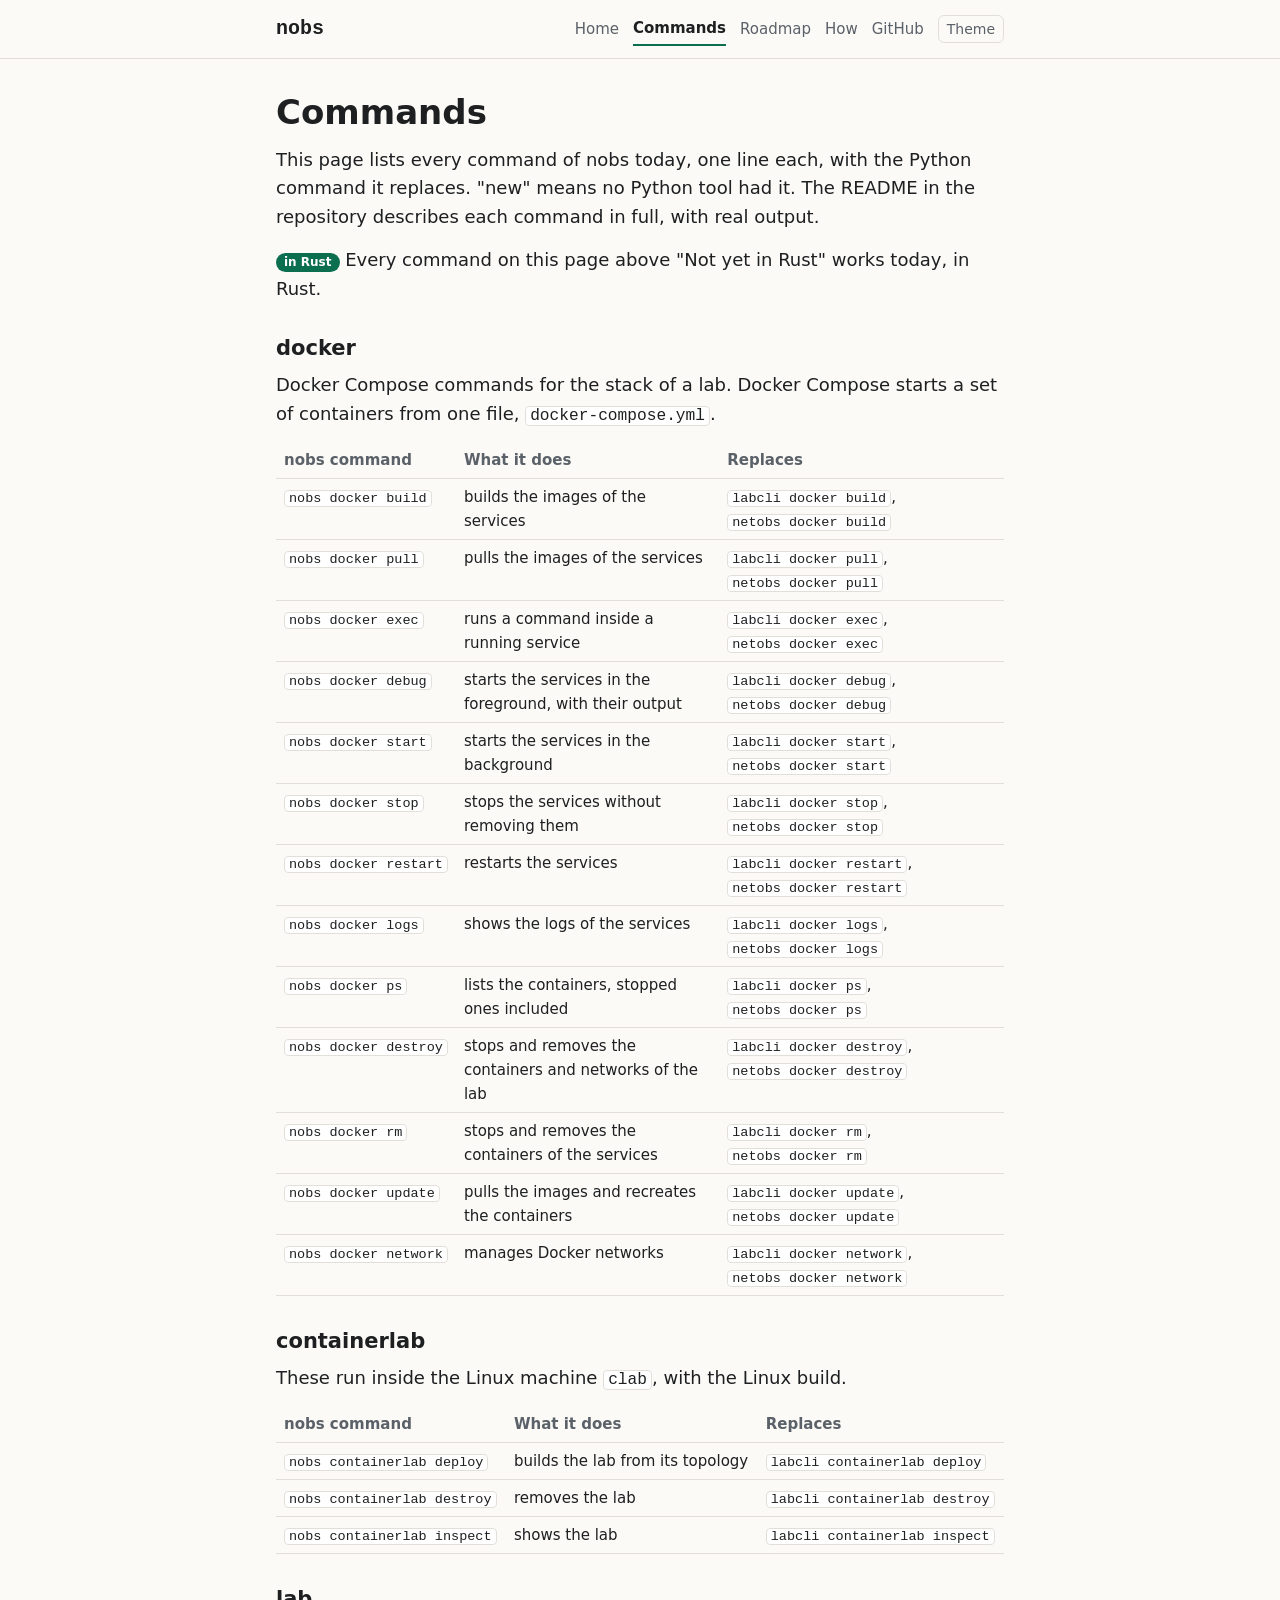
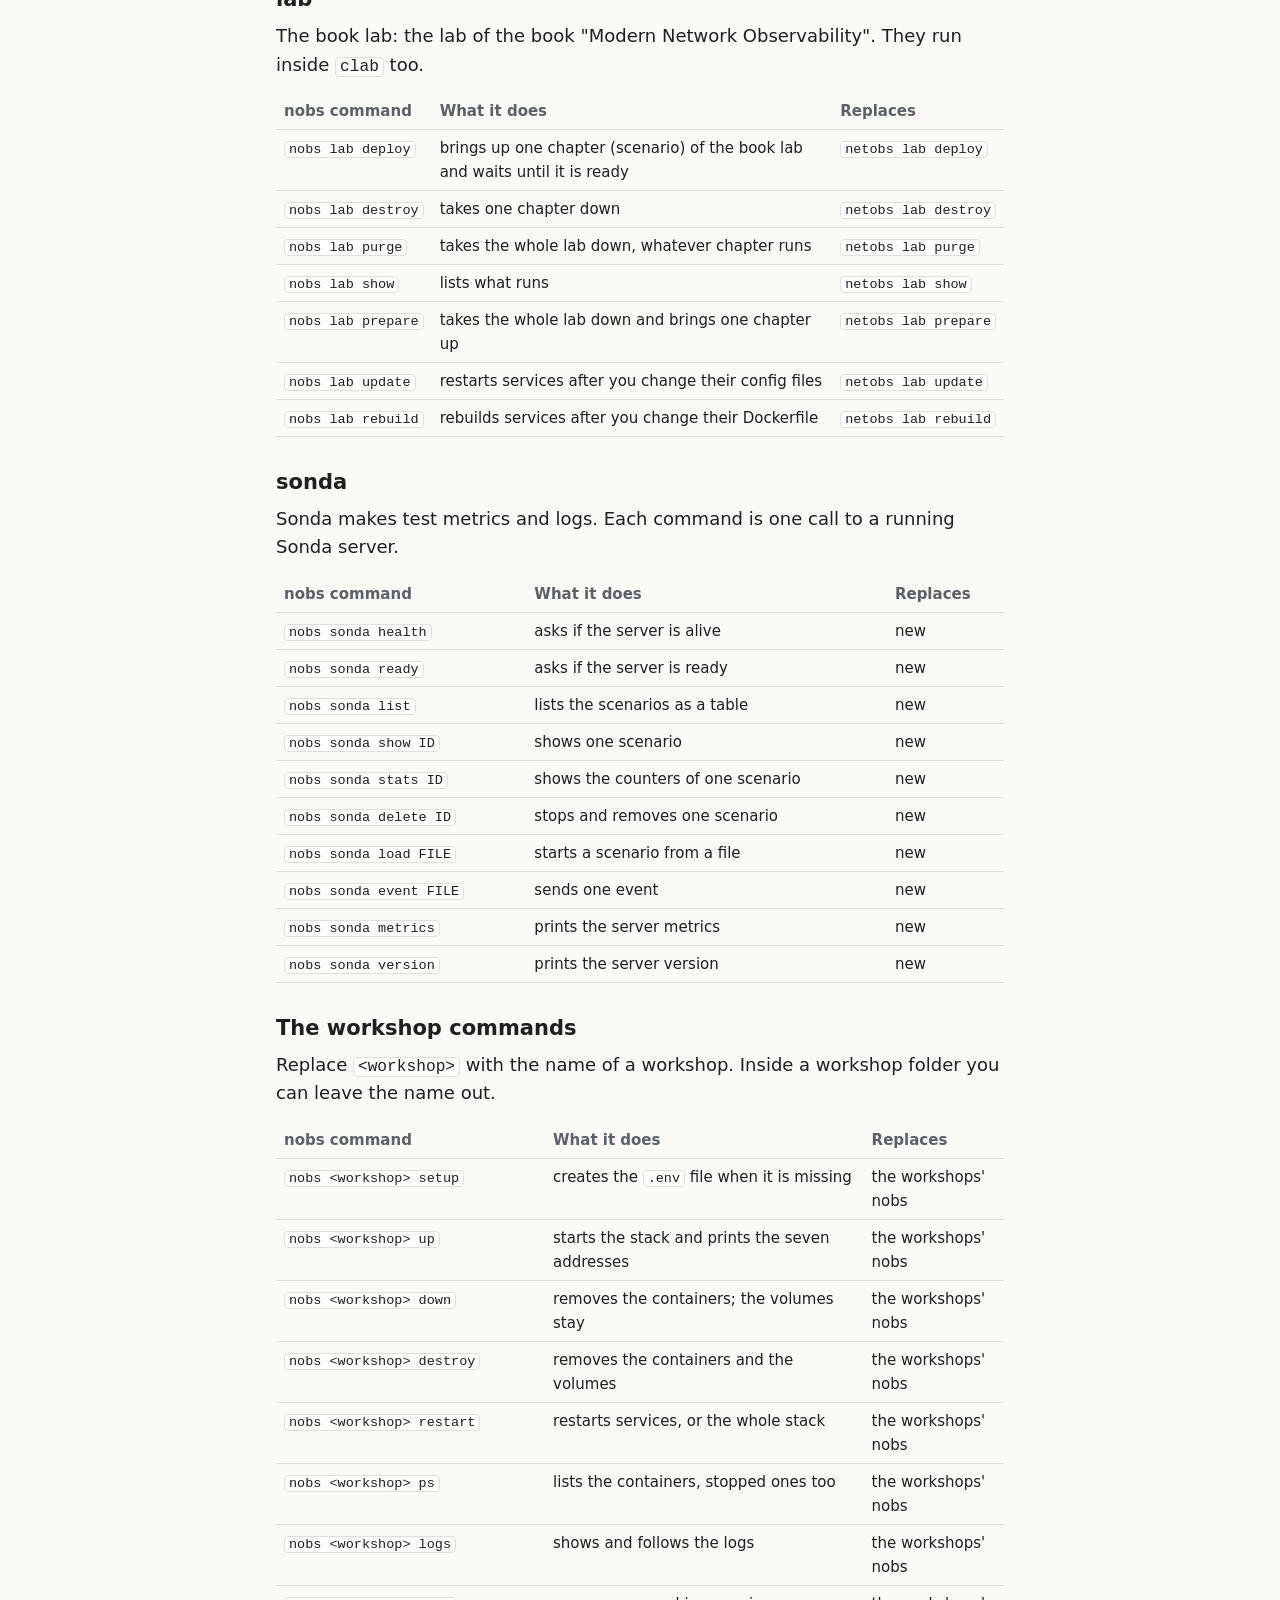
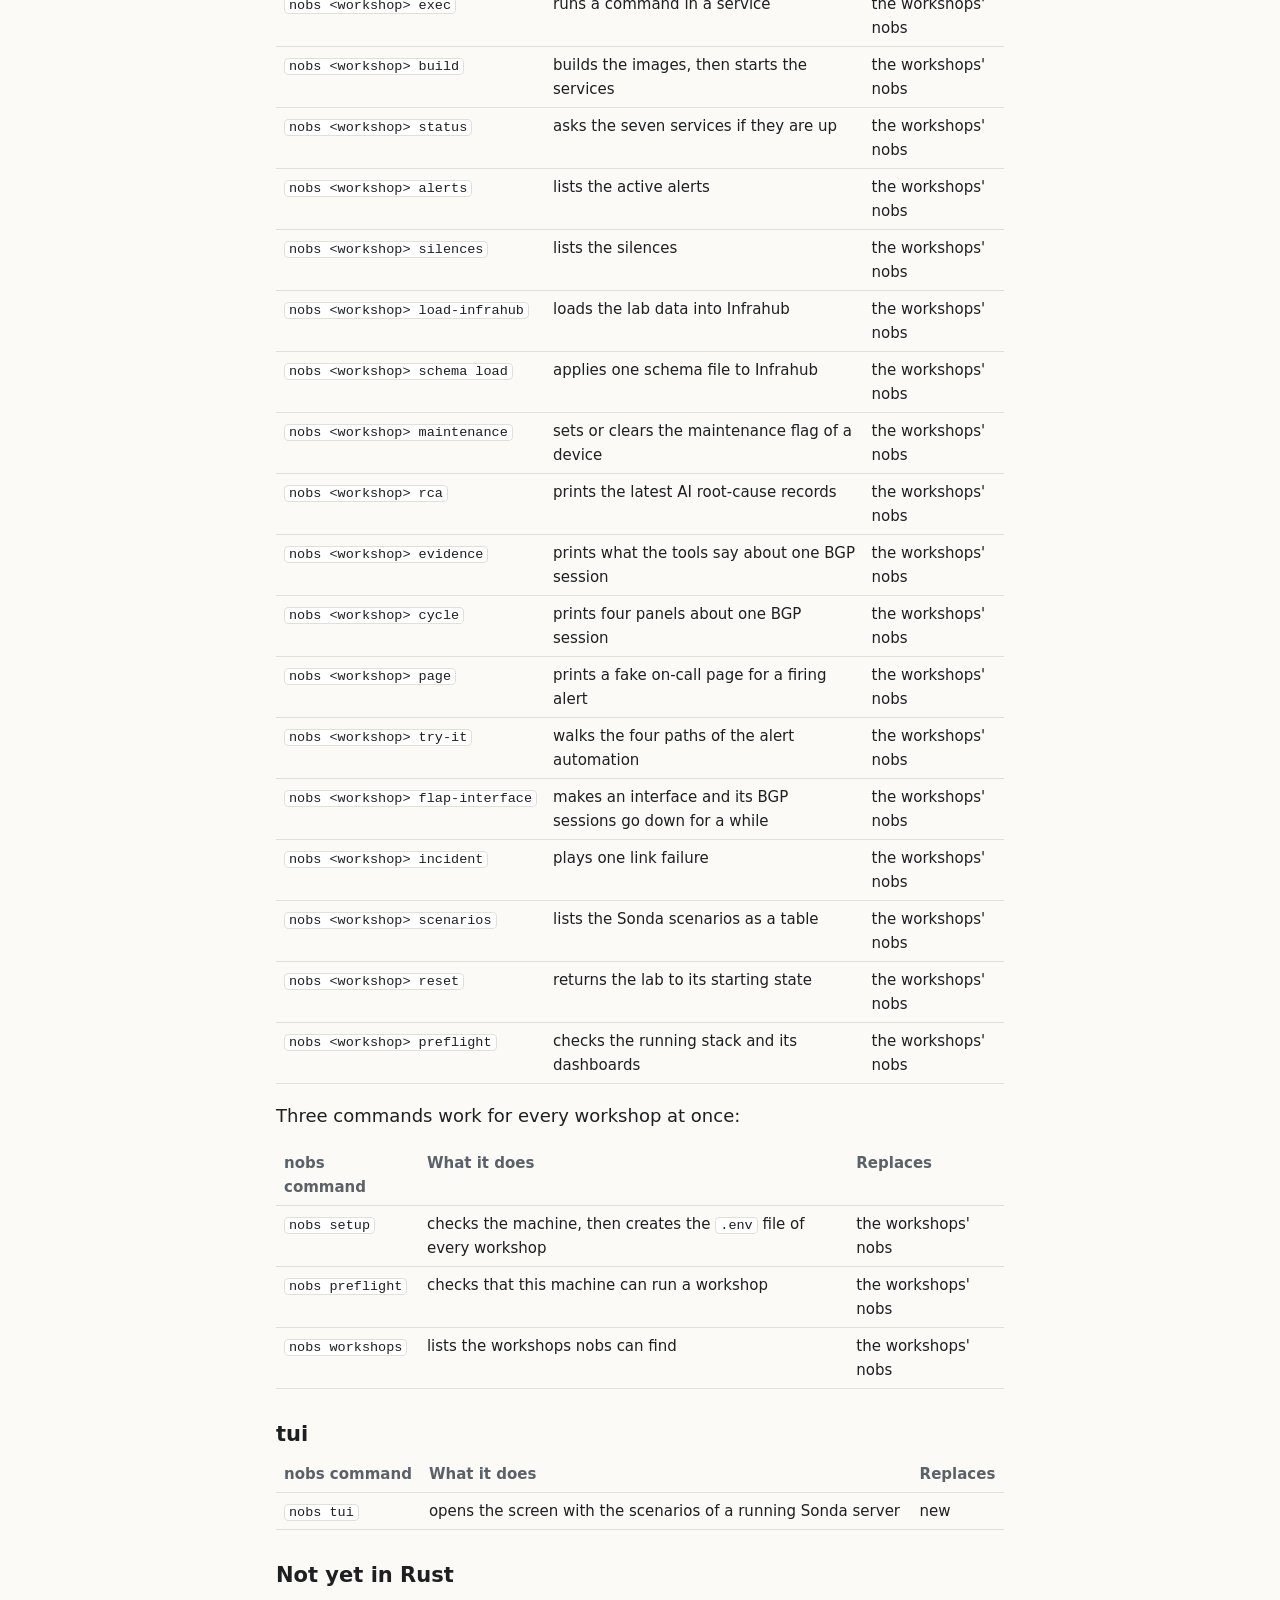
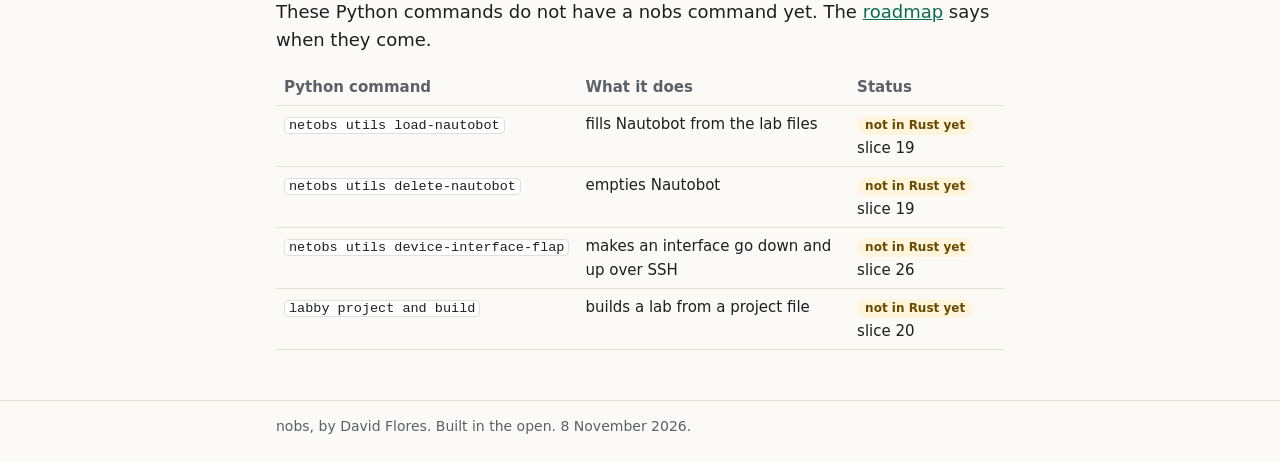
==== docs/commands.html @ b6d1d296 "docs: the public site, first version" ====
<!doctype html>
<html lang="en">
<head>
<meta charset="utf-8">
<meta name="viewport" content="width=device-width, initial-scale=1">
<title>nobs commands</title>
<meta name="description" content="Every command of nobs today, and the Python command it replaces.">
<link rel="stylesheet" href="site.css">
<script>try{var t=localStorage.getItem("theme");if(t)document.documentElement.dataset.theme=t;}catch(e){}</script>
</head>
<body>
<header class="site"><div class="wrap">
<a class="brand" href="index.html">nobs</a>
<nav><a href="index.html">Home</a><a href="commands.html" aria-current="page">Commands</a><a href="roadmap.html">Roadmap</a><a href="how.html">How</a><a href="https://github.com/davidban77/nobs">GitHub</a><button id="theme" type="button" aria-label="Change the theme">Theme</button></nav>
</div></header>
<main><div class="wrap">
<h1>Commands</h1>
<p>This page lists every command of nobs today, one line each, with the Python command it replaces. "new" means no Python tool had it. The README in the repository describes each command in full, with real output.</p>
<p><span class="tag">in Rust</span> Every command on this page above "Not yet in Rust" works today, in Rust.</p>

<h2>docker</h2>
<p>Docker Compose commands for the stack of a lab. Docker Compose starts a set of containers from one file, <code>docker-compose.yml</code>.</p>
<div class="tablewrap"><table class="stack"><thead><tr><th>nobs command</th><th>What it does</th><th>Replaces</th></tr></thead><tbody><tr><td><code>nobs docker build</code></td><td>builds the images of the services</td><td data-label="Replaces"><code>labcli docker build</code>, <code>netobs docker build</code></td></tr><tr><td><code>nobs docker pull</code></td><td>pulls the images of the services</td><td data-label="Replaces"><code>labcli docker pull</code>, <code>netobs docker pull</code></td></tr><tr><td><code>nobs docker exec</code></td><td>runs a command inside a running service</td><td data-label="Replaces"><code>labcli docker exec</code>, <code>netobs docker exec</code></td></tr><tr><td><code>nobs docker debug</code></td><td>starts the services in the foreground, with their output</td><td data-label="Replaces"><code>labcli docker debug</code>, <code>netobs docker debug</code></td></tr><tr><td><code>nobs docker start</code></td><td>starts the services in the background</td><td data-label="Replaces"><code>labcli docker start</code>, <code>netobs docker start</code></td></tr><tr><td><code>nobs docker stop</code></td><td>stops the services without removing them</td><td data-label="Replaces"><code>labcli docker stop</code>, <code>netobs docker stop</code></td></tr><tr><td><code>nobs docker restart</code></td><td>restarts the services</td><td data-label="Replaces"><code>labcli docker restart</code>, <code>netobs docker restart</code></td></tr><tr><td><code>nobs docker logs</code></td><td>shows the logs of the services</td><td data-label="Replaces"><code>labcli docker logs</code>, <code>netobs docker logs</code></td></tr><tr><td><code>nobs docker ps</code></td><td>lists the containers, stopped ones included</td><td data-label="Replaces"><code>labcli docker ps</code>, <code>netobs docker ps</code></td></tr><tr><td><code>nobs docker destroy</code></td><td>stops and removes the containers and networks of the lab</td><td data-label="Replaces"><code>labcli docker destroy</code>, <code>netobs docker destroy</code></td></tr><tr><td><code>nobs docker rm</code></td><td>stops and removes the containers of the services</td><td data-label="Replaces"><code>labcli docker rm</code>, <code>netobs docker rm</code></td></tr><tr><td><code>nobs docker update</code></td><td>pulls the images and recreates the containers</td><td data-label="Replaces"><code>labcli docker update</code>, <code>netobs docker update</code></td></tr><tr><td><code>nobs docker network</code></td><td>manages Docker networks</td><td data-label="Replaces"><code>labcli docker network</code>, <code>netobs docker network</code></td></tr></tbody></table></div>

<h2>containerlab</h2>
<p>These run inside the Linux machine <code>clab</code>, with the Linux build.</p>
<div class="tablewrap"><table class="stack"><thead><tr><th>nobs command</th><th>What it does</th><th>Replaces</th></tr></thead><tbody><tr><td><code>nobs containerlab deploy</code></td><td>builds the lab from its topology</td><td data-label="Replaces"><code>labcli containerlab deploy</code></td></tr><tr><td><code>nobs containerlab destroy</code></td><td>removes the lab</td><td data-label="Replaces"><code>labcli containerlab destroy</code></td></tr><tr><td><code>nobs containerlab inspect</code></td><td>shows the lab</td><td data-label="Replaces"><code>labcli containerlab inspect</code></td></tr></tbody></table></div>

<h2>lab</h2>
<p>The book lab: the lab of the book "Modern Network Observability". They run inside <code>clab</code> too.</p>
<div class="tablewrap"><table class="stack"><thead><tr><th>nobs command</th><th>What it does</th><th>Replaces</th></tr></thead><tbody><tr><td><code>nobs lab deploy</code></td><td>brings up one chapter (scenario) of the book lab and waits until it is ready</td><td data-label="Replaces"><code>netobs lab deploy</code></td></tr><tr><td><code>nobs lab destroy</code></td><td>takes one chapter down</td><td data-label="Replaces"><code>netobs lab destroy</code></td></tr><tr><td><code>nobs lab purge</code></td><td>takes the whole lab down, whatever chapter runs</td><td data-label="Replaces"><code>netobs lab purge</code></td></tr><tr><td><code>nobs lab show</code></td><td>lists what runs</td><td data-label="Replaces"><code>netobs lab show</code></td></tr><tr><td><code>nobs lab prepare</code></td><td>takes the whole lab down and brings one chapter up</td><td data-label="Replaces"><code>netobs lab prepare</code></td></tr><tr><td><code>nobs lab update</code></td><td>restarts services after you change their config files</td><td data-label="Replaces"><code>netobs lab update</code></td></tr><tr><td><code>nobs lab rebuild</code></td><td>rebuilds services after you change their Dockerfile</td><td data-label="Replaces"><code>netobs lab rebuild</code></td></tr></tbody></table></div>

<h2>sonda</h2>
<p>Sonda makes test metrics and logs. Each command is one call to a running Sonda server.</p>
<div class="tablewrap"><table class="stack"><thead><tr><th>nobs command</th><th>What it does</th><th>Replaces</th></tr></thead><tbody><tr><td><code>nobs sonda health</code></td><td>asks if the server is alive</td><td data-label="Replaces">new</td></tr><tr><td><code>nobs sonda ready</code></td><td>asks if the server is ready</td><td data-label="Replaces">new</td></tr><tr><td><code>nobs sonda list</code></td><td>lists the scenarios as a table</td><td data-label="Replaces">new</td></tr><tr><td><code>nobs sonda show ID</code></td><td>shows one scenario</td><td data-label="Replaces">new</td></tr><tr><td><code>nobs sonda stats ID</code></td><td>shows the counters of one scenario</td><td data-label="Replaces">new</td></tr><tr><td><code>nobs sonda delete ID</code></td><td>stops and removes one scenario</td><td data-label="Replaces">new</td></tr><tr><td><code>nobs sonda load FILE</code></td><td>starts a scenario from a file</td><td data-label="Replaces">new</td></tr><tr><td><code>nobs sonda event FILE</code></td><td>sends one event</td><td data-label="Replaces">new</td></tr><tr><td><code>nobs sonda metrics</code></td><td>prints the server metrics</td><td data-label="Replaces">new</td></tr><tr><td><code>nobs sonda version</code></td><td>prints the server version</td><td data-label="Replaces">new</td></tr></tbody></table></div>

<h2>The workshop commands</h2>
<p>Replace <code>&lt;workshop&gt;</code> with the name of a workshop. Inside a workshop folder you can leave the name out.</p>
<div class="tablewrap"><table class="stack"><thead><tr><th>nobs command</th><th>What it does</th><th>Replaces</th></tr></thead><tbody><tr><td><code>nobs &lt;workshop&gt; setup</code></td><td>creates the <code>.env</code> file when it is missing</td><td data-label="Replaces">the workshops' nobs</td></tr><tr><td><code>nobs &lt;workshop&gt; up</code></td><td>starts the stack and prints the seven addresses</td><td data-label="Replaces">the workshops' nobs</td></tr><tr><td><code>nobs &lt;workshop&gt; down</code></td><td>removes the containers; the volumes stay</td><td data-label="Replaces">the workshops' nobs</td></tr><tr><td><code>nobs &lt;workshop&gt; destroy</code></td><td>removes the containers and the volumes</td><td data-label="Replaces">the workshops' nobs</td></tr><tr><td><code>nobs &lt;workshop&gt; restart</code></td><td>restarts services, or the whole stack</td><td data-label="Replaces">the workshops' nobs</td></tr><tr><td><code>nobs &lt;workshop&gt; ps</code></td><td>lists the containers, stopped ones too</td><td data-label="Replaces">the workshops' nobs</td></tr><tr><td><code>nobs &lt;workshop&gt; logs</code></td><td>shows and follows the logs</td><td data-label="Replaces">the workshops' nobs</td></tr><tr><td><code>nobs &lt;workshop&gt; exec</code></td><td>runs a command in a service</td><td data-label="Replaces">the workshops' nobs</td></tr><tr><td><code>nobs &lt;workshop&gt; build</code></td><td>builds the images, then starts the services</td><td data-label="Replaces">the workshops' nobs</td></tr><tr><td><code>nobs &lt;workshop&gt; status</code></td><td>asks the seven services if they are up</td><td data-label="Replaces">the workshops' nobs</td></tr><tr><td><code>nobs &lt;workshop&gt; alerts</code></td><td>lists the active alerts</td><td data-label="Replaces">the workshops' nobs</td></tr><tr><td><code>nobs &lt;workshop&gt; silences</code></td><td>lists the silences</td><td data-label="Replaces">the workshops' nobs</td></tr><tr><td><code>nobs &lt;workshop&gt; load-infrahub</code></td><td>loads the lab data into Infrahub</td><td data-label="Replaces">the workshops' nobs</td></tr><tr><td><code>nobs &lt;workshop&gt; schema load</code></td><td>applies one schema file to Infrahub</td><td data-label="Replaces">the workshops' nobs</td></tr><tr><td><code>nobs &lt;workshop&gt; maintenance</code></td><td>sets or clears the maintenance flag of a device</td><td data-label="Replaces">the workshops' nobs</td></tr><tr><td><code>nobs &lt;workshop&gt; rca</code></td><td>prints the latest AI root-cause records</td><td data-label="Replaces">the workshops' nobs</td></tr><tr><td><code>nobs &lt;workshop&gt; evidence</code></td><td>prints what the tools say about one BGP session</td><td data-label="Replaces">the workshops' nobs</td></tr><tr><td><code>nobs &lt;workshop&gt; cycle</code></td><td>prints four panels about one BGP session</td><td data-label="Replaces">the workshops' nobs</td></tr><tr><td><code>nobs &lt;workshop&gt; page</code></td><td>prints a fake on-call page for a firing alert</td><td data-label="Replaces">the workshops' nobs</td></tr><tr><td><code>nobs &lt;workshop&gt; try-it</code></td><td>walks the four paths of the alert automation</td><td data-label="Replaces">the workshops' nobs</td></tr><tr><td><code>nobs &lt;workshop&gt; flap-interface</code></td><td>makes an interface and its BGP sessions go down for a while</td><td data-label="Replaces">the workshops' nobs</td></tr><tr><td><code>nobs &lt;workshop&gt; incident</code></td><td>plays one link failure</td><td data-label="Replaces">the workshops' nobs</td></tr><tr><td><code>nobs &lt;workshop&gt; scenarios</code></td><td>lists the Sonda scenarios as a table</td><td data-label="Replaces">the workshops' nobs</td></tr><tr><td><code>nobs &lt;workshop&gt; reset</code></td><td>returns the lab to its starting state</td><td data-label="Replaces">the workshops' nobs</td></tr><tr><td><code>nobs &lt;workshop&gt; preflight</code></td><td>checks the running stack and its dashboards</td><td data-label="Replaces">the workshops' nobs</td></tr></tbody></table></div>
<p>Three commands work for every workshop at once:</p>
<div class="tablewrap"><table class="stack"><thead><tr><th>nobs command</th><th>What it does</th><th>Replaces</th></tr></thead><tbody><tr><td><code>nobs setup</code></td><td>checks the machine, then creates the <code>.env</code> file of every workshop</td><td data-label="Replaces">the workshops' nobs</td></tr><tr><td><code>nobs preflight</code></td><td>checks that this machine can run a workshop</td><td data-label="Replaces">the workshops' nobs</td></tr><tr><td><code>nobs workshops</code></td><td>lists the workshops nobs can find</td><td data-label="Replaces">the workshops' nobs</td></tr></tbody></table></div>

<h2>tui</h2>
<div class="tablewrap"><table class="stack"><thead><tr><th>nobs command</th><th>What it does</th><th>Replaces</th></tr></thead><tbody><tr><td><code>nobs tui</code></td><td>opens the screen with the scenarios of a running Sonda server</td><td data-label="Replaces">new</td></tr></tbody></table></div>

<h2>Not yet in Rust</h2>
<p>These Python commands do not have a nobs command yet. The <a href="roadmap.html">roadmap</a> says when they come.</p>
<div class="tablewrap"><table class="stack"><thead><tr><th>Python command</th><th>What it does</th><th>Status</th></tr></thead><tbody><tr><td><code>netobs utils load-nautobot</code></td><td>fills Nautobot from the lab files</td><td data-label="Status"><span class="tag no">not in Rust yet</span> slice 19</td></tr><tr><td><code>netobs utils delete-nautobot</code></td><td>empties Nautobot</td><td data-label="Status"><span class="tag no">not in Rust yet</span> slice 19</td></tr><tr><td><code>netobs utils device-interface-flap</code></td><td>makes an interface go down and up over SSH</td><td data-label="Status"><span class="tag no">not in Rust yet</span> slice 26</td></tr><tr><td><code>labby project and build</code></td><td>builds a lab from a project file</td><td data-label="Status"><span class="tag no">not in Rust yet</span> slice 20</td></tr></tbody></table></div>

</div></main>
<footer class="site"><div class="wrap">nobs, by David Flores. Built in the open. 8 November 2026.</div></footer>
<script>
document.getElementById("theme").addEventListener("click",function(){var r=document.documentElement,d=r.dataset.theme||(matchMedia("(prefers-color-scheme: dark)").matches?"dark":"light"),n=d==="dark"?"light":"dark";r.dataset.theme=n;try{localStorage.setItem("theme",n);}catch(e){}});
</script>
</body>
</html>
---- docs/site.css ----
:root {
  --bg: #fbfaf7;
  --fg: #1d1f21;
  --muted: #5b6168;
  --line: #e2dfd8;
  --card: #ffffff;
  --accent: #0b6e4f;
  --accent-fg: #ffffff;
  --term-bg: #15181c;
  --term-fg: #d7dde3;
  --term-bar: #262b31;
  --term-title: #9aa4ae;
  --warn-bg: #fff4dc;
  --warn-fg: #6b4a00;
  color-scheme: light;
}
@media (prefers-color-scheme: dark) {
  :root:not([data-theme="light"]) {
    --bg: #121416;
    --fg: #e6e8ea;
    --muted: #a0a8b0;
    --line: #2a2f35;
    --card: #1a1d21;
    --accent: #4cc79a;
    --accent-fg: #0d1f18;
    --term-bg: #0b0d10;
    --term-fg: #d7dde3;
    --term-bar: #1e2329;
    --term-title: #8b95a0;
    --warn-bg: #2e2510;
    --warn-fg: #f2d38a;
    color-scheme: dark;
  }
}
:root[data-theme="dark"] {
  --bg: #121416;
  --fg: #e6e8ea;
  --muted: #a0a8b0;
  --line: #2a2f35;
  --card: #1a1d21;
  --accent: #4cc79a;
  --accent-fg: #0d1f18;
  --term-bg: #0b0d10;
  --term-fg: #d7dde3;
  --term-bar: #1e2329;
  --term-title: #8b95a0;
  --warn-bg: #2e2510;
  --warn-fg: #f2d38a;
  color-scheme: dark;
}
* { box-sizing: border-box; }
html { -webkit-text-size-adjust: 100%; }
body {
  margin: 0;
  background: var(--bg);
  color: var(--fg);
  font: 17px/1.6 system-ui, -apple-system, "Segoe UI", Roboto, sans-serif;
}
a { color: var(--accent); }
.wrap { max-width: 760px; margin: 0 auto; padding: 0 16px; }
header.site { border-bottom: 1px solid var(--line); }
header.site .wrap { display: flex; flex-wrap: wrap; align-items: center; gap: 4px 14px; padding-top: 12px; padding-bottom: 12px; }
header.site .brand { font: 700 20px/1 ui-monospace, SFMono-Regular, Menlo, monospace; color: var(--fg); text-decoration: none; margin-right: auto; }
header.site nav { display: flex; flex-wrap: wrap; gap: 4px 14px; align-items: center; font-size: 15px; }
header.site nav a { text-decoration: none; color: var(--muted); padding: 4px 0; }
header.site nav a[aria-current="page"] { color: var(--fg); font-weight: 600; border-bottom: 2px solid var(--accent); }
header.site nav a:hover { color: var(--fg); }
#theme { font: inherit; font-size: 14px; background: none; border: 1px solid var(--line); color: var(--muted); border-radius: 6px; padding: 2px 8px; cursor: pointer; }
main { padding: 8px 0 32px; }
h1 { font-size: 28px; line-height: 1.25; margin: 24px 0 12px; }
h2 { font-size: 21px; line-height: 1.3; margin: 32px 0 8px; }
h3 { font-size: 17px; margin: 20px 0 6px; }
p, ul, ol { margin: 0 0 14px; }
li { margin-bottom: 4px; }
code { font: 0.9em ui-monospace, SFMono-Regular, Menlo, monospace; background: var(--card); border: 1px solid var(--line); border-radius: 4px; padding: 0 4px; overflow-wrap: anywhere; }
.lead { font-size: 19px; color: var(--fg); }
.muted { color: var(--muted); }
.card { background: var(--card); border: 1px solid var(--line); border-radius: 10px; padding: 14px 16px; margin: 0 0 14px; }
.note { background: var(--warn-bg); color: var(--warn-fg); border-radius: 8px; padding: 10px 14px; margin: 0 0 14px; }
.term { max-width: 100%; margin: 10px 0 22px; border-radius: 8px; overflow: hidden; background: var(--term-bg); box-shadow: 0 1px 3px rgba(0,0,0,.15); }
.term .bar { display: flex; align-items: center; gap: 6px; background: var(--term-bar); color: var(--term-title); font: 12px/1.4 ui-monospace, SFMono-Regular, Menlo, monospace; padding: 6px 10px; white-space: nowrap; overflow: hidden; text-overflow: ellipsis; }
.term .bar::before { content: ""; flex: none; width: 34px; height: 10px; background: radial-gradient(circle at 5px 5px, #ff5f57 4px, transparent 4.5px), radial-gradient(circle at 17px 5px, #febc2e 4px, transparent 4.5px), radial-gradient(circle at 29px 5px, #28c840 4px, transparent 4.5px); }
.term pre { margin: 0; padding: 12px 14px; max-width: 100%; overflow-x: auto; color: var(--term-fg); font: 13px/1.5 ui-monospace, SFMono-Regular, Menlo, monospace; }
.tablewrap { max-width: 100%; overflow-x: auto; margin: 0 0 18px; }
table { border-collapse: collapse; width: 100%; font-size: 15px; }
th, td { text-align: left; vertical-align: top; padding: 6px 8px; border-bottom: 1px solid var(--line); }
th { font-weight: 600; color: var(--muted); }
td code { white-space: nowrap; }
@media (max-width: 639px) {
  .stack thead { display: none; }
  .stack, .stack tbody, .stack tr, .stack td { display: block; width: 100%; }
  .stack tr { border-bottom: 1px solid var(--line); padding: 8px 0; }
  .stack td { border: 0; padding: 2px 0; }
  .stack td code { white-space: normal; }
  .stack td:nth-child(3) { color: var(--muted); font-size: 14px; }
  .stack td:nth-child(3)::before { content: attr(data-label) ": "; }
}
.tag { display: inline-block; font-size: 12px; font-weight: 600; border-radius: 999px; padding: 0 8px; background: var(--accent); color: var(--accent-fg); }
.tag.no { background: var(--warn-bg); color: var(--warn-fg); }
.links { display: grid; gap: 10px; grid-template-columns: 1fr; margin: 0 0 14px; }
.links a { display: block; background: var(--card); border: 1px solid var(--line); border-radius: 10px; padding: 12px 14px; text-decoration: none; color: var(--fg); }
.links a strong { color: var(--accent); }
footer.site { border-top: 1px solid var(--line); color: var(--muted); font-size: 14px; }
footer.site .wrap { padding-top: 14px; padding-bottom: 24px; }
@media (min-width: 640px) {
  body { font-size: 18px; }
  h1 { font-size: 34px; }
  .links { grid-template-columns: 1fr 1fr; }
  .term pre { font-size: 14px; }
}
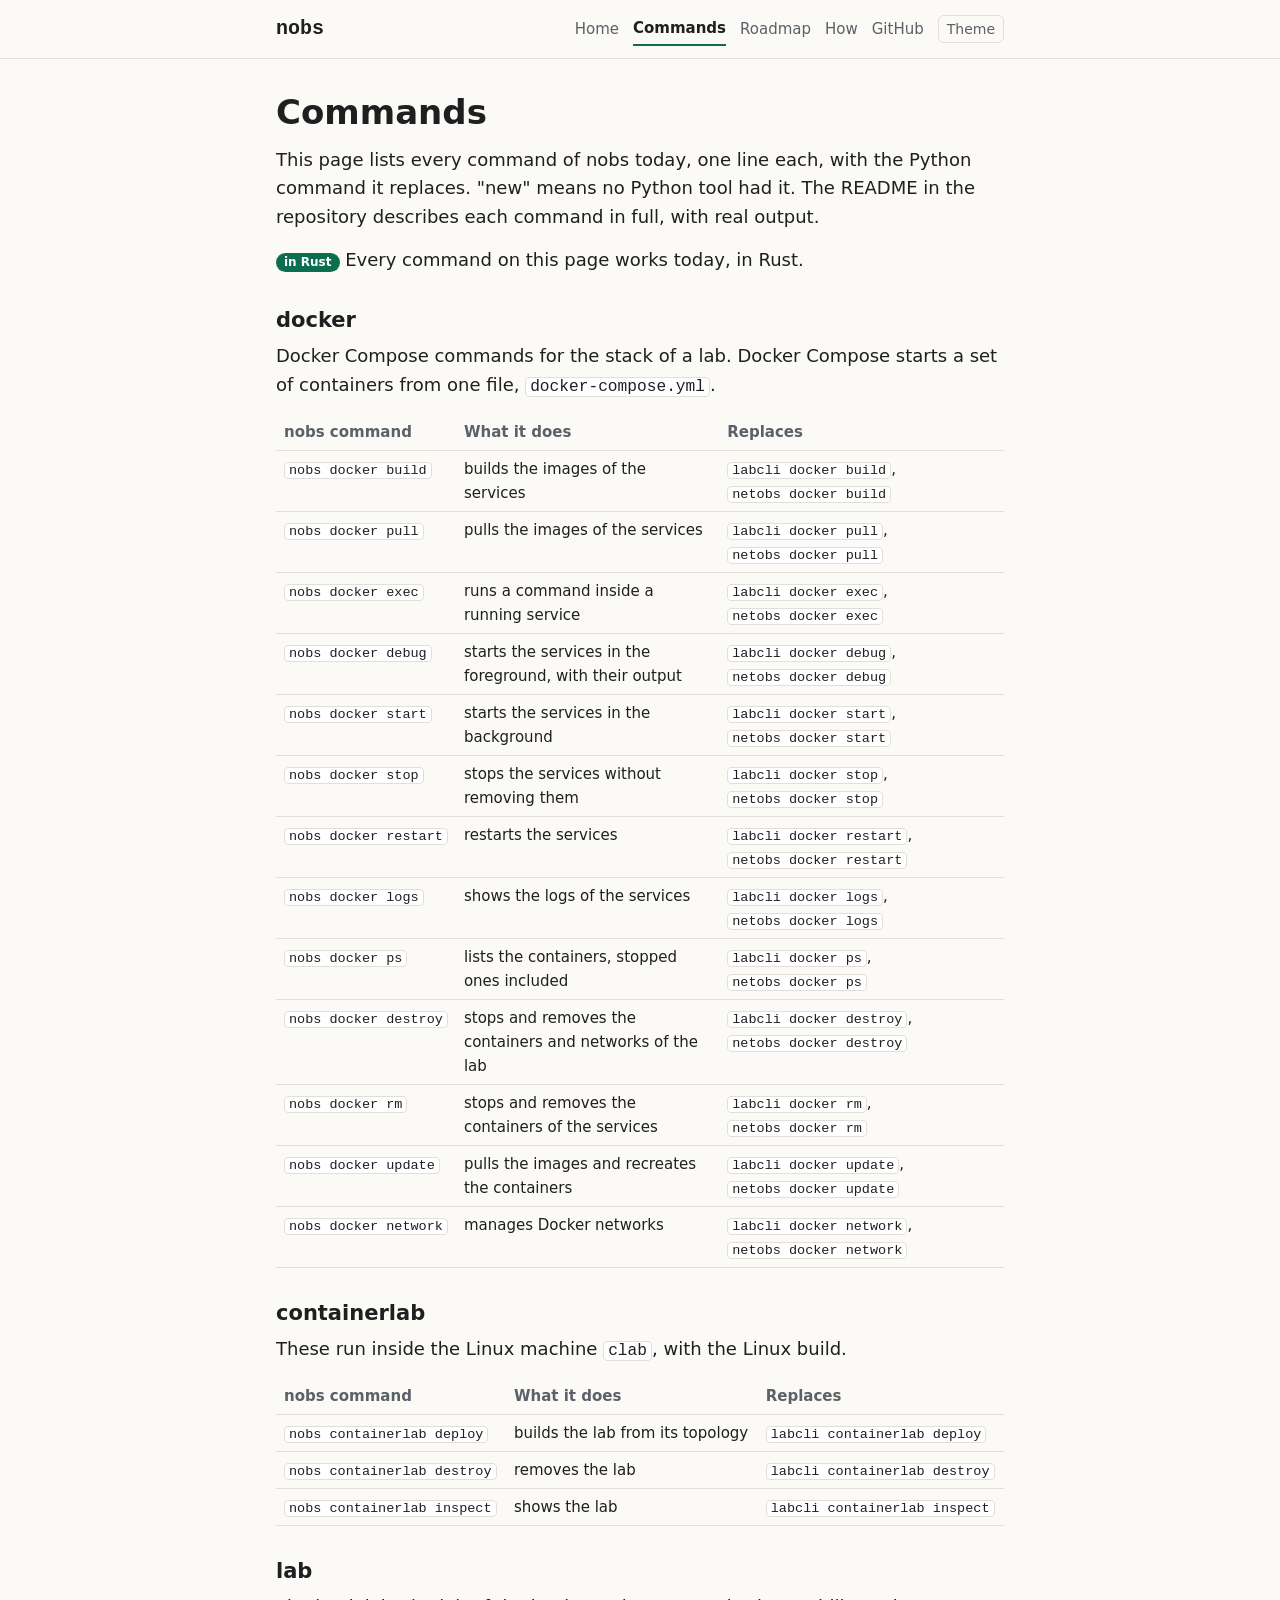
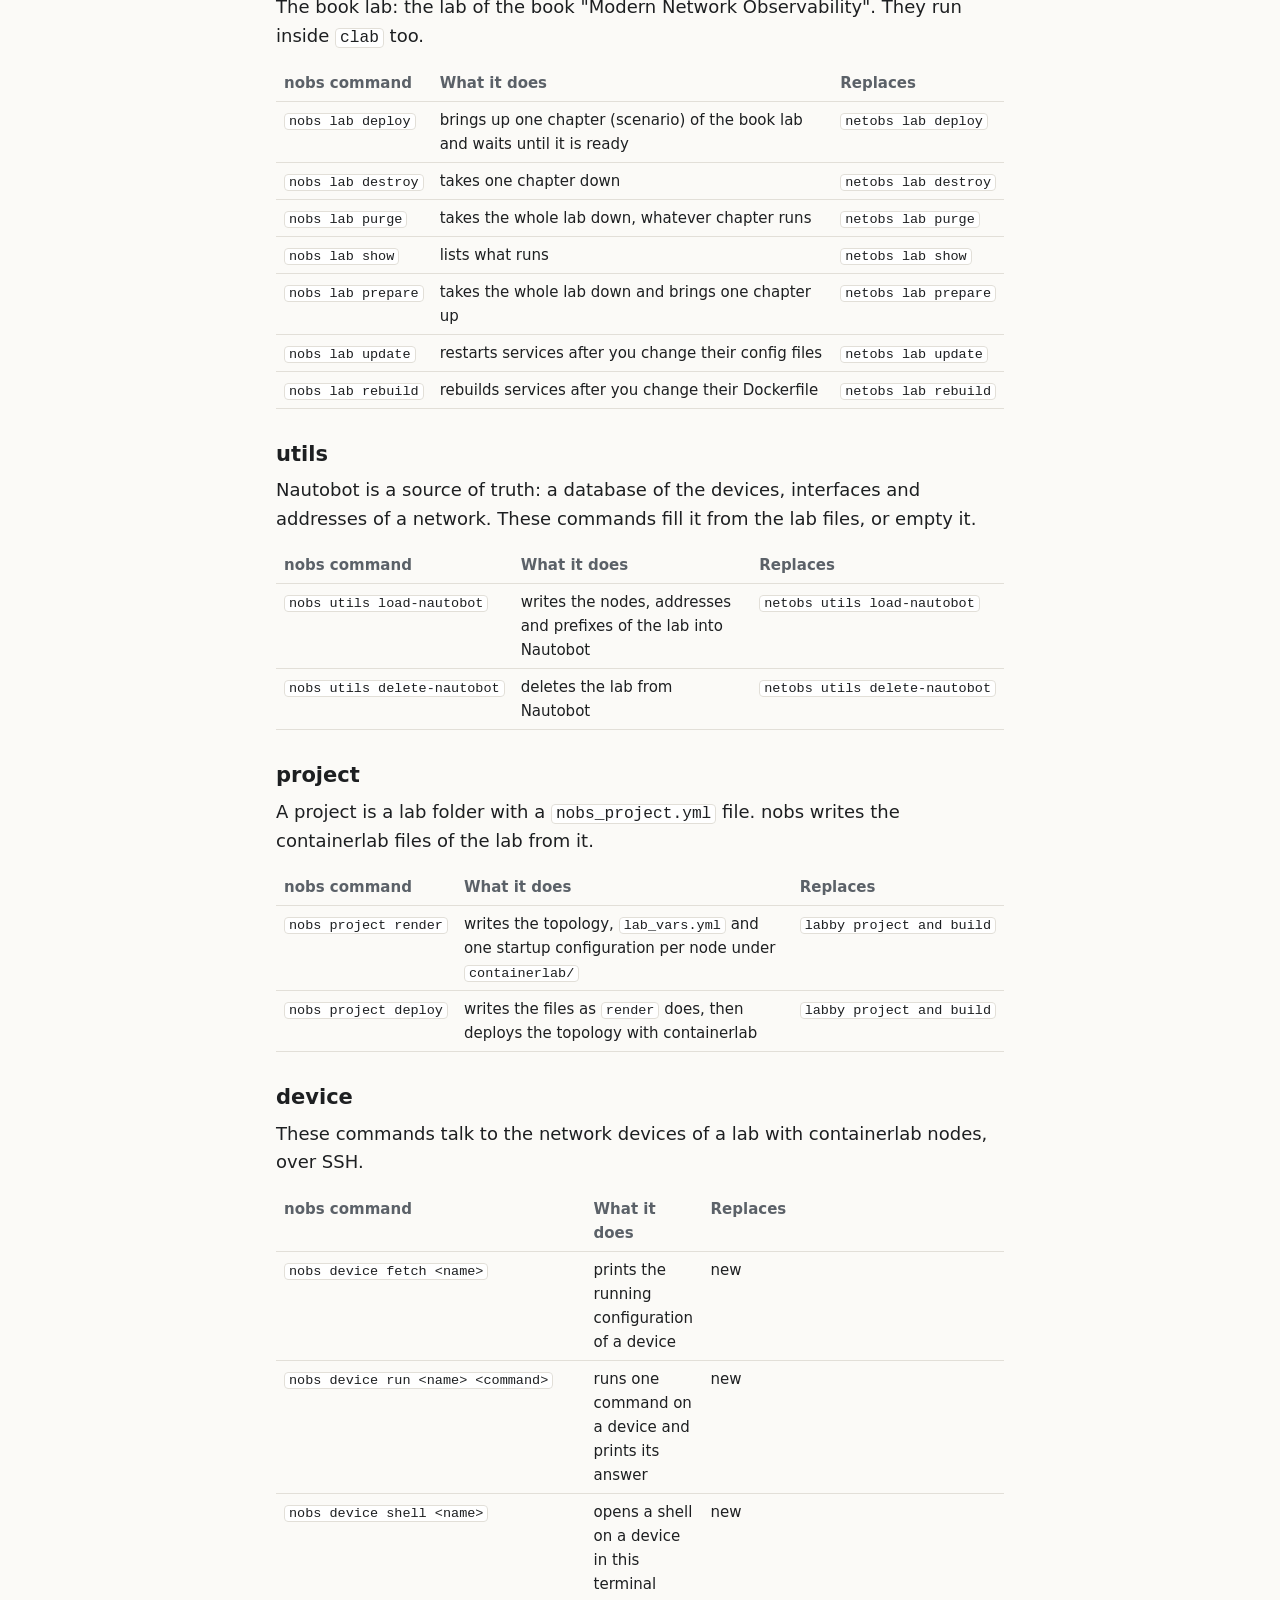
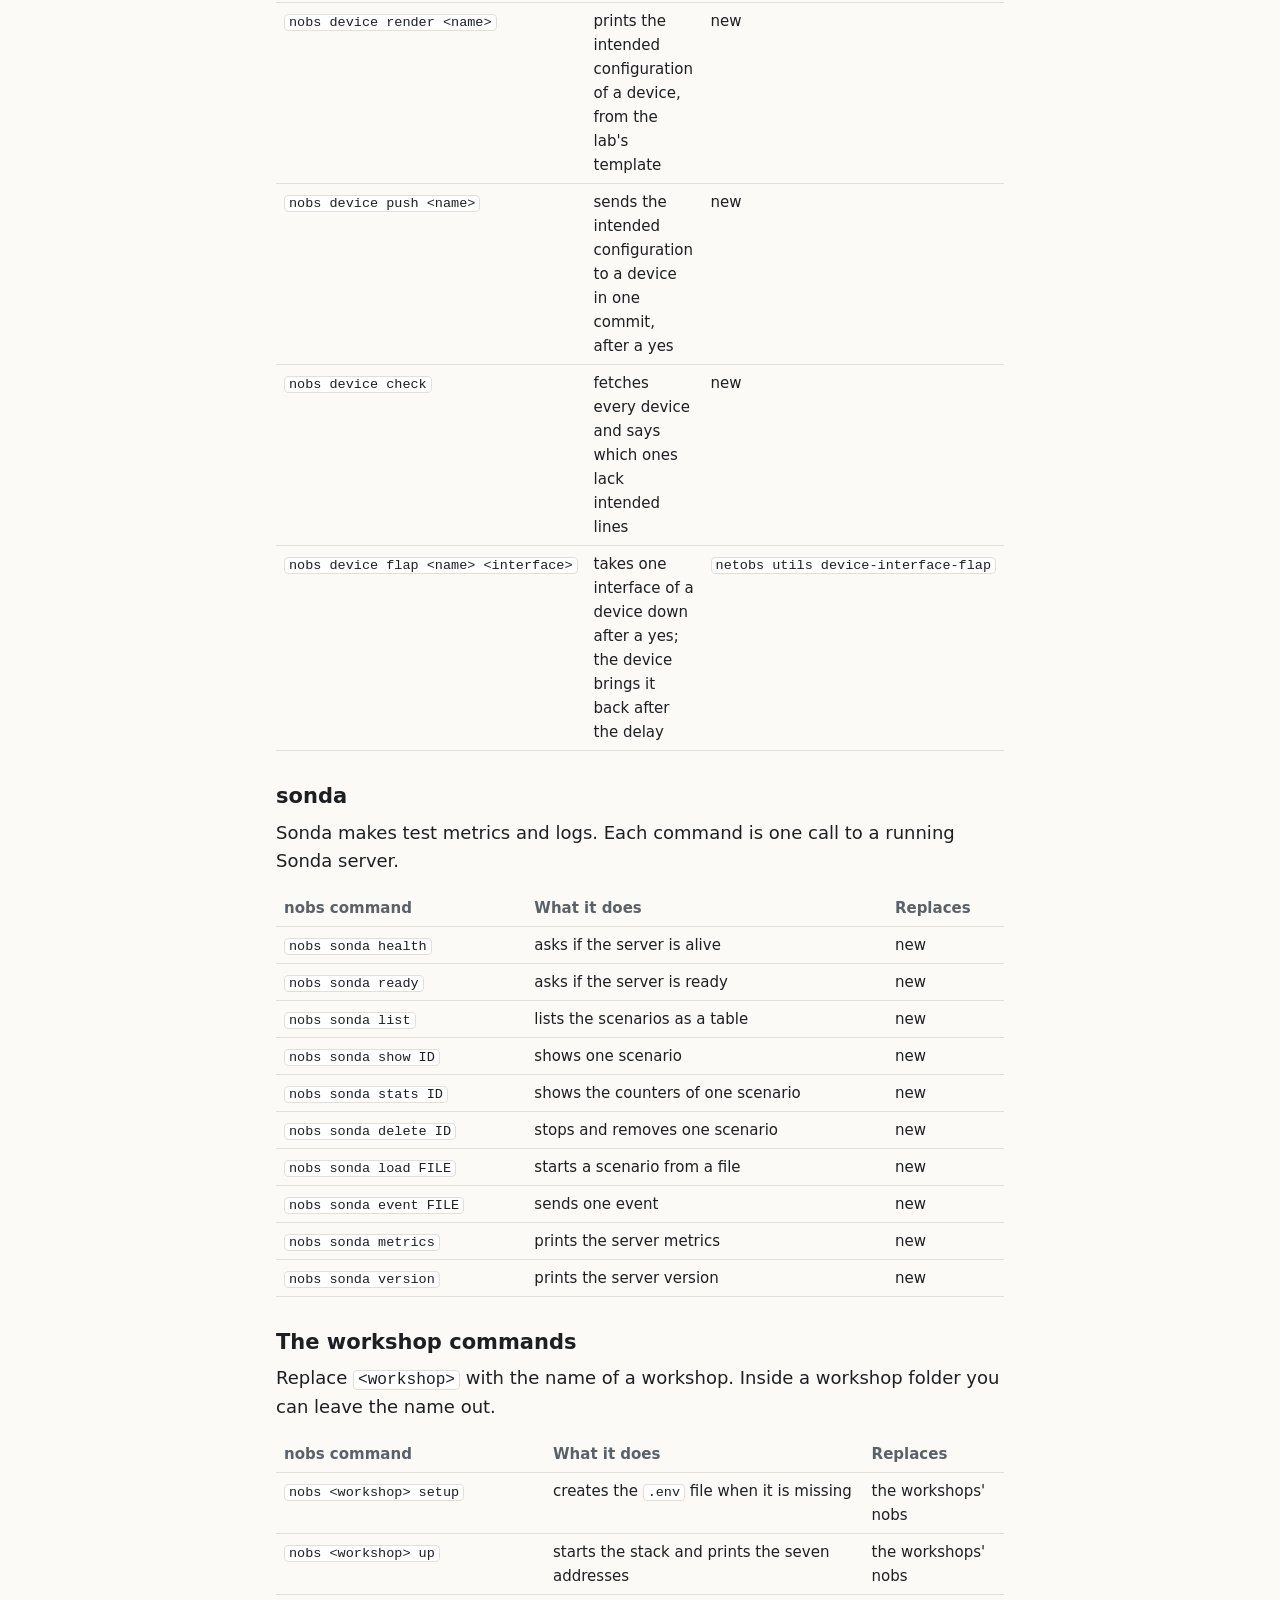
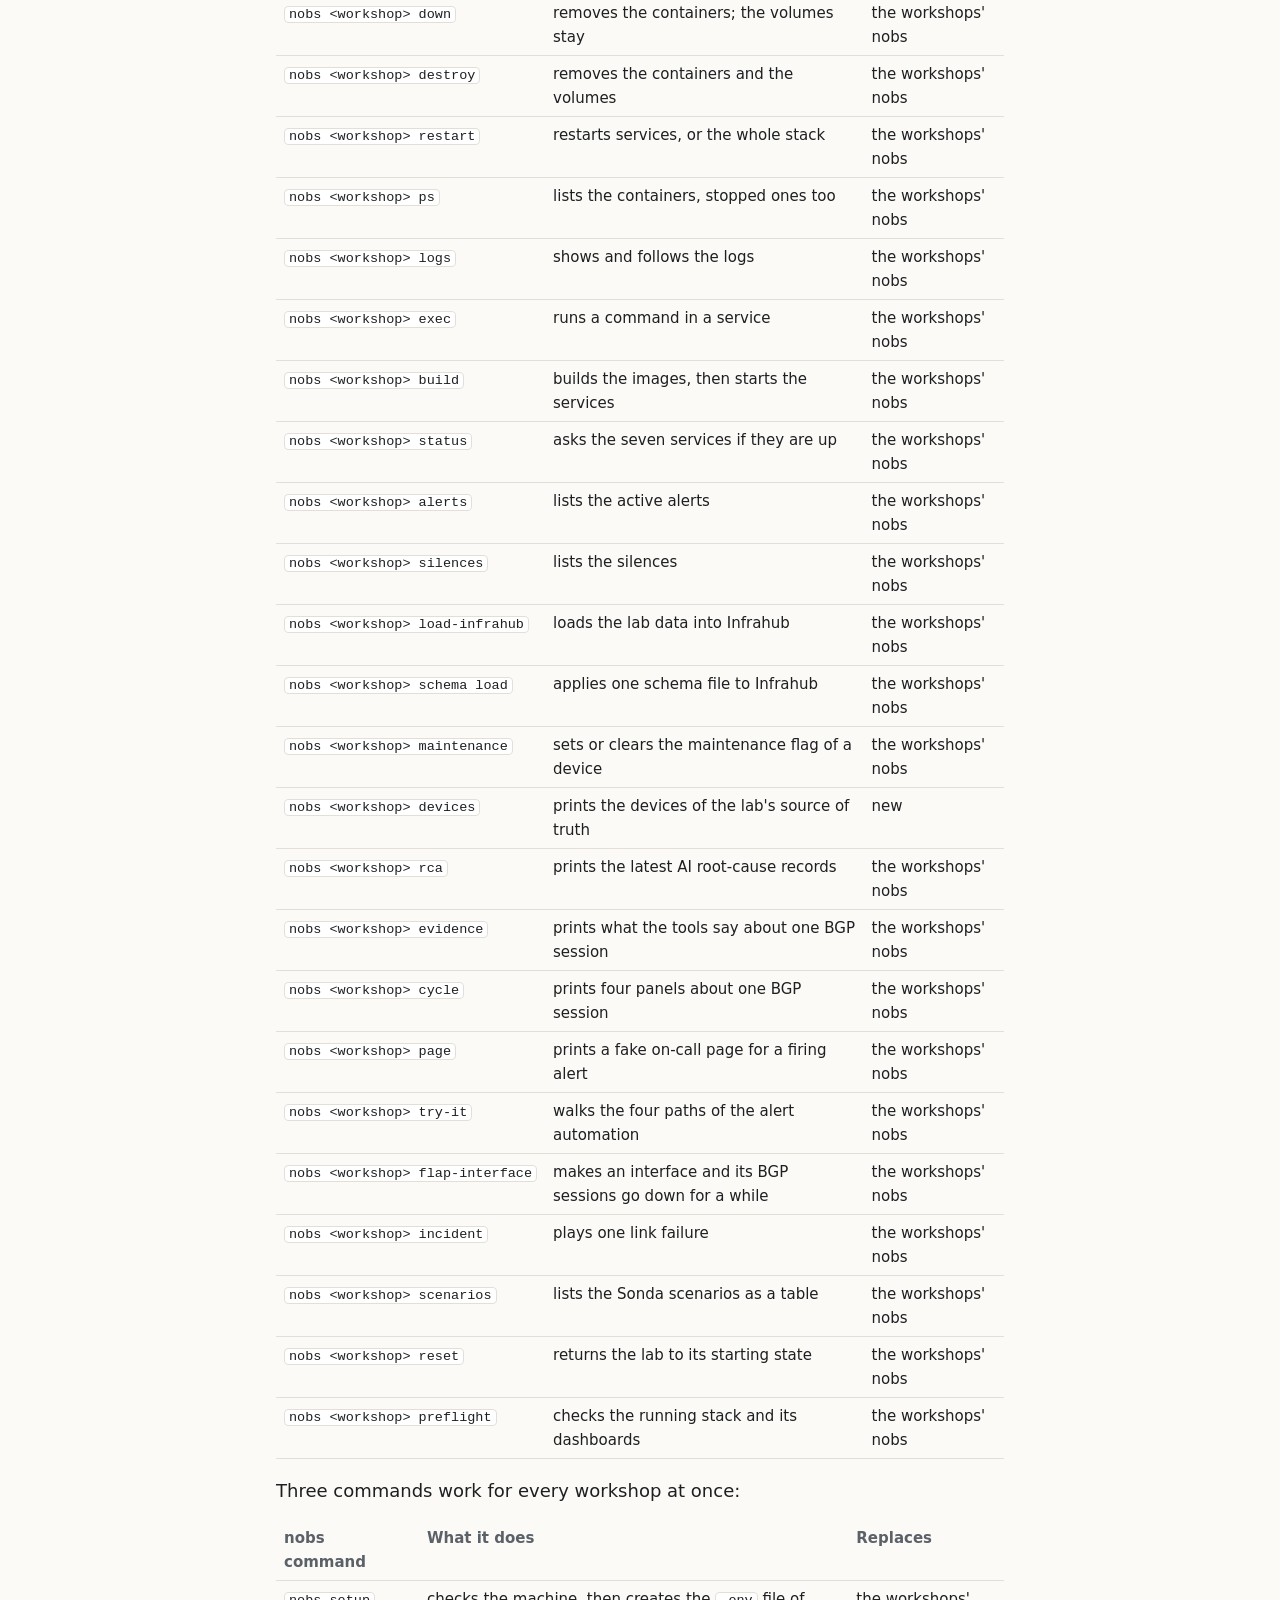
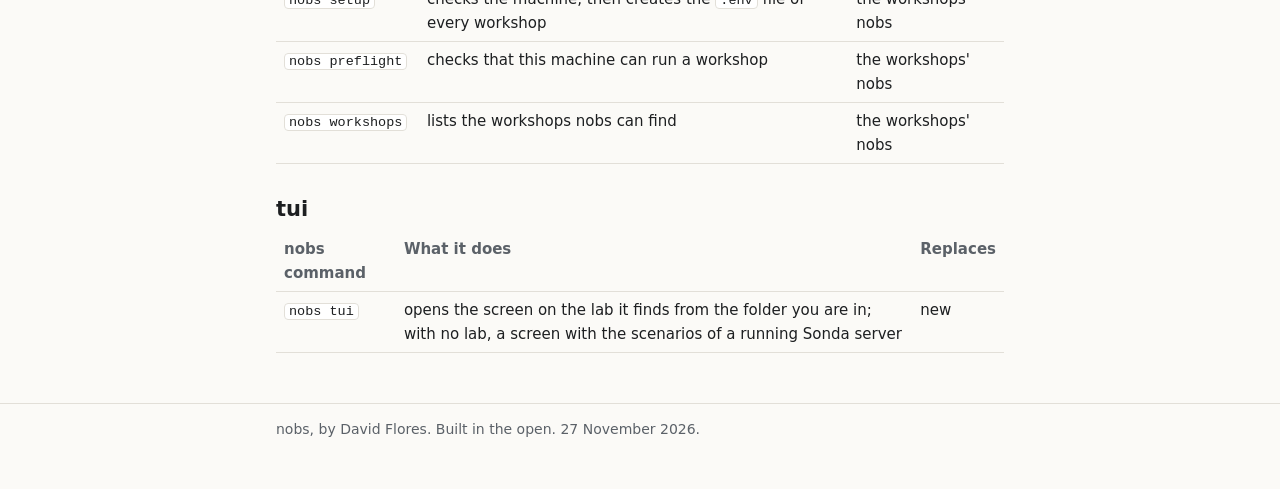
==== commit 9cdedb5c: "docs(site): the pages list every command of nobs today The commands page gains the utils, project an" ====
--- a/docs/commands.html
+++ b/docs/commands.html
@@ -16,7 +16,7 @@
 <main><div class="wrap">
 <h1>Commands</h1>
 <p>This page lists every command of nobs today, one line each, with the Python command it replaces. "new" means no Python tool had it. The README in the repository describes each command in full, with real output.</p>
-<p><span class="tag">in Rust</span> Every command on this page above "Not yet in Rust" works today, in Rust.</p>
+<p><span class="tag">in Rust</span> Every command on this page works today, in Rust.</p>
 
 <h2>docker</h2>
 <p>Docker Compose commands for the stack of a lab. Docker Compose starts a set of containers from one file, <code>docker-compose.yml</code>.</p>
@@ -30,25 +30,33 @@
 <p>The book lab: the lab of the book "Modern Network Observability". They run inside <code>clab</code> too.</p>
 <div class="tablewrap"><table class="stack"><thead><tr><th>nobs command</th><th>What it does</th><th>Replaces</th></tr></thead><tbody><tr><td><code>nobs lab deploy</code></td><td>brings up one chapter (scenario) of the book lab and waits until it is ready</td><td data-label="Replaces"><code>netobs lab deploy</code></td></tr><tr><td><code>nobs lab destroy</code></td><td>takes one chapter down</td><td data-label="Replaces"><code>netobs lab destroy</code></td></tr><tr><td><code>nobs lab purge</code></td><td>takes the whole lab down, whatever chapter runs</td><td data-label="Replaces"><code>netobs lab purge</code></td></tr><tr><td><code>nobs lab show</code></td><td>lists what runs</td><td data-label="Replaces"><code>netobs lab show</code></td></tr><tr><td><code>nobs lab prepare</code></td><td>takes the whole lab down and brings one chapter up</td><td data-label="Replaces"><code>netobs lab prepare</code></td></tr><tr><td><code>nobs lab update</code></td><td>restarts services after you change their config files</td><td data-label="Replaces"><code>netobs lab update</code></td></tr><tr><td><code>nobs lab rebuild</code></td><td>rebuilds services after you change their Dockerfile</td><td data-label="Replaces"><code>netobs lab rebuild</code></td></tr></tbody></table></div>
 
+<h2>utils</h2>
+<p>Nautobot is a source of truth: a database of the devices, interfaces and addresses of a network. These commands fill it from the lab files, or empty it.</p>
+<div class="tablewrap"><table class="stack"><thead><tr><th>nobs command</th><th>What it does</th><th>Replaces</th></tr></thead><tbody><tr><td><code>nobs utils load-nautobot</code></td><td>writes the nodes, addresses and prefixes of the lab into Nautobot</td><td data-label="Replaces"><code>netobs utils load-nautobot</code></td></tr><tr><td><code>nobs utils delete-nautobot</code></td><td>deletes the lab from Nautobot</td><td data-label="Replaces"><code>netobs utils delete-nautobot</code></td></tr></tbody></table></div>
+
+<h2>project</h2>
+<p>A project is a lab folder with a <code>nobs_project.yml</code> file. nobs writes the containerlab files of the lab from it.</p>
+<div class="tablewrap"><table class="stack"><thead><tr><th>nobs command</th><th>What it does</th><th>Replaces</th></tr></thead><tbody><tr><td><code>nobs project render</code></td><td>writes the topology, <code>lab_vars.yml</code> and one startup configuration per node under <code>containerlab/</code></td><td data-label="Replaces"><code>labby project and build</code></td></tr><tr><td><code>nobs project deploy</code></td><td>writes the files as <code>render</code> does, then deploys the topology with containerlab</td><td data-label="Replaces"><code>labby project and build</code></td></tr></tbody></table></div>
+
+<h2>device</h2>
+<p>These commands talk to the network devices of a lab with containerlab nodes, over SSH.</p>
+<div class="tablewrap"><table class="stack"><thead><tr><th>nobs command</th><th>What it does</th><th>Replaces</th></tr></thead><tbody><tr><td><code>nobs device fetch &lt;name&gt;</code></td><td>prints the running configuration of a device</td><td data-label="Replaces">new</td></tr><tr><td><code>nobs device run &lt;name&gt; &lt;command&gt;</code></td><td>runs one command on a device and prints its answer</td><td data-label="Replaces">new</td></tr><tr><td><code>nobs device shell &lt;name&gt;</code></td><td>opens a shell on a device in this terminal</td><td data-label="Replaces">new</td></tr><tr><td><code>nobs device render &lt;name&gt;</code></td><td>prints the intended configuration of a device, from the lab's template</td><td data-label="Replaces">new</td></tr><tr><td><code>nobs device push &lt;name&gt;</code></td><td>sends the intended configuration to a device in one commit, after a yes</td><td data-label="Replaces">new</td></tr><tr><td><code>nobs device check</code></td><td>fetches every device and says which ones lack intended lines</td><td data-label="Replaces">new</td></tr><tr><td><code>nobs device flap &lt;name&gt; &lt;interface&gt;</code></td><td>takes one interface of a device down after a yes; the device brings it back after the delay</td><td data-label="Replaces"><code>netobs utils device-interface-flap</code></td></tr></tbody></table></div>
+
 <h2>sonda</h2>
 <p>Sonda makes test metrics and logs. Each command is one call to a running Sonda server.</p>
 <div class="tablewrap"><table class="stack"><thead><tr><th>nobs command</th><th>What it does</th><th>Replaces</th></tr></thead><tbody><tr><td><code>nobs sonda health</code></td><td>asks if the server is alive</td><td data-label="Replaces">new</td></tr><tr><td><code>nobs sonda ready</code></td><td>asks if the server is ready</td><td data-label="Replaces">new</td></tr><tr><td><code>nobs sonda list</code></td><td>lists the scenarios as a table</td><td data-label="Replaces">new</td></tr><tr><td><code>nobs sonda show ID</code></td><td>shows one scenario</td><td data-label="Replaces">new</td></tr><tr><td><code>nobs sonda stats ID</code></td><td>shows the counters of one scenario</td><td data-label="Replaces">new</td></tr><tr><td><code>nobs sonda delete ID</code></td><td>stops and removes one scenario</td><td data-label="Replaces">new</td></tr><tr><td><code>nobs sonda load FILE</code></td><td>starts a scenario from a file</td><td data-label="Replaces">new</td></tr><tr><td><code>nobs sonda event FILE</code></td><td>sends one event</td><td data-label="Replaces">new</td></tr><tr><td><code>nobs sonda metrics</code></td><td>prints the server metrics</td><td data-label="Replaces">new</td></tr><tr><td><code>nobs sonda version</code></td><td>prints the server version</td><td data-label="Replaces">new</td></tr></tbody></table></div>
 
 <h2>The workshop commands</h2>
 <p>Replace <code>&lt;workshop&gt;</code> with the name of a workshop. Inside a workshop folder you can leave the name out.</p>
-<div class="tablewrap"><table class="stack"><thead><tr><th>nobs command</th><th>What it does</th><th>Replaces</th></tr></thead><tbody><tr><td><code>nobs &lt;workshop&gt; setup</code></td><td>creates the <code>.env</code> file when it is missing</td><td data-label="Replaces">the workshops' nobs</td></tr><tr><td><code>nobs &lt;workshop&gt; up</code></td><td>starts the stack and prints the seven addresses</td><td data-label="Replaces">the workshops' nobs</td></tr><tr><td><code>nobs &lt;workshop&gt; down</code></td><td>removes the containers; the volumes stay</td><td data-label="Replaces">the workshops' nobs</td></tr><tr><td><code>nobs &lt;workshop&gt; destroy</code></td><td>removes the containers and the volumes</td><td data-label="Replaces">the workshops' nobs</td></tr><tr><td><code>nobs &lt;workshop&gt; restart</code></td><td>restarts services, or the whole stack</td><td data-label="Replaces">the workshops' nobs</td></tr><tr><td><code>nobs &lt;workshop&gt; ps</code></td><td>lists the containers, stopped ones too</td><td data-label="Replaces">the workshops' nobs</td></tr><tr><td><code>nobs &lt;workshop&gt; logs</code></td><td>shows and follows the logs</td><td data-label="Replaces">the workshops' nobs</td></tr><tr><td><code>nobs &lt;workshop&gt; exec</code></td><td>runs a command in a service</td><td data-label="Replaces">the workshops' nobs</td></tr><tr><td><code>nobs &lt;workshop&gt; build</code></td><td>builds the images, then starts the services</td><td data-label="Replaces">the workshops' nobs</td></tr><tr><td><code>nobs &lt;workshop&gt; status</code></td><td>asks the seven services if they are up</td><td data-label="Replaces">the workshops' nobs</td></tr><tr><td><code>nobs &lt;workshop&gt; alerts</code></td><td>lists the active alerts</td><td data-label="Replaces">the workshops' nobs</td></tr><tr><td><code>nobs &lt;workshop&gt; silences</code></td><td>lists the silences</td><td data-label="Replaces">the workshops' nobs</td></tr><tr><td><code>nobs &lt;workshop&gt; load-infrahub</code></td><td>loads the lab data into Infrahub</td><td data-label="Replaces">the workshops' nobs</td></tr><tr><td><code>nobs &lt;workshop&gt; schema load</code></td><td>applies one schema file to Infrahub</td><td data-label="Replaces">the workshops' nobs</td></tr><tr><td><code>nobs &lt;workshop&gt; maintenance</code></td><td>sets or clears the maintenance flag of a device</td><td data-label="Replaces">the workshops' nobs</td></tr><tr><td><code>nobs &lt;workshop&gt; rca</code></td><td>prints the latest AI root-cause records</td><td data-label="Replaces">the workshops' nobs</td></tr><tr><td><code>nobs &lt;workshop&gt; evidence</code></td><td>prints what the tools say about one BGP session</td><td data-label="Replaces">the workshops' nobs</td></tr><tr><td><code>nobs &lt;workshop&gt; cycle</code></td><td>prints four panels about one BGP session</td><td data-label="Replaces">the workshops' nobs</td></tr><tr><td><code>nobs &lt;workshop&gt; page</code></td><td>prints a fake on-call page for a firing alert</td><td data-label="Replaces">the workshops' nobs</td></tr><tr><td><code>nobs &lt;workshop&gt; try-it</code></td><td>walks the four paths of the alert automation</td><td data-label="Replaces">the workshops' nobs</td></tr><tr><td><code>nobs &lt;workshop&gt; flap-interface</code></td><td>makes an interface and its BGP sessions go down for a while</td><td data-label="Replaces">the workshops' nobs</td></tr><tr><td><code>nobs &lt;workshop&gt; incident</code></td><td>plays one link failure</td><td data-label="Replaces">the workshops' nobs</td></tr><tr><td><code>nobs &lt;workshop&gt; scenarios</code></td><td>lists the Sonda scenarios as a table</td><td data-label="Replaces">the workshops' nobs</td></tr><tr><td><code>nobs &lt;workshop&gt; reset</code></td><td>returns the lab to its starting state</td><td data-label="Replaces">the workshops' nobs</td></tr><tr><td><code>nobs &lt;workshop&gt; preflight</code></td><td>checks the running stack and its dashboards</td><td data-label="Replaces">the workshops' nobs</td></tr></tbody></table></div>
+<div class="tablewrap"><table class="stack"><thead><tr><th>nobs command</th><th>What it does</th><th>Replaces</th></tr></thead><tbody><tr><td><code>nobs &lt;workshop&gt; setup</code></td><td>creates the <code>.env</code> file when it is missing</td><td data-label="Replaces">the workshops' nobs</td></tr><tr><td><code>nobs &lt;workshop&gt; up</code></td><td>starts the stack and prints the seven addresses</td><td data-label="Replaces">the workshops' nobs</td></tr><tr><td><code>nobs &lt;workshop&gt; down</code></td><td>removes the containers; the volumes stay</td><td data-label="Replaces">the workshops' nobs</td></tr><tr><td><code>nobs &lt;workshop&gt; destroy</code></td><td>removes the containers and the volumes</td><td data-label="Replaces">the workshops' nobs</td></tr><tr><td><code>nobs &lt;workshop&gt; restart</code></td><td>restarts services, or the whole stack</td><td data-label="Replaces">the workshops' nobs</td></tr><tr><td><code>nobs &lt;workshop&gt; ps</code></td><td>lists the containers, stopped ones too</td><td data-label="Replaces">the workshops' nobs</td></tr><tr><td><code>nobs &lt;workshop&gt; logs</code></td><td>shows and follows the logs</td><td data-label="Replaces">the workshops' nobs</td></tr><tr><td><code>nobs &lt;workshop&gt; exec</code></td><td>runs a command in a service</td><td data-label="Replaces">the workshops' nobs</td></tr><tr><td><code>nobs &lt;workshop&gt; build</code></td><td>builds the images, then starts the services</td><td data-label="Replaces">the workshops' nobs</td></tr><tr><td><code>nobs &lt;workshop&gt; status</code></td><td>asks the seven services if they are up</td><td data-label="Replaces">the workshops' nobs</td></tr><tr><td><code>nobs &lt;workshop&gt; alerts</code></td><td>lists the active alerts</td><td data-label="Replaces">the workshops' nobs</td></tr><tr><td><code>nobs &lt;workshop&gt; silences</code></td><td>lists the silences</td><td data-label="Replaces">the workshops' nobs</td></tr><tr><td><code>nobs &lt;workshop&gt; load-infrahub</code></td><td>loads the lab data into Infrahub</td><td data-label="Replaces">the workshops' nobs</td></tr><tr><td><code>nobs &lt;workshop&gt; schema load</code></td><td>applies one schema file to Infrahub</td><td data-label="Replaces">the workshops' nobs</td></tr><tr><td><code>nobs &lt;workshop&gt; maintenance</code></td><td>sets or clears the maintenance flag of a device</td><td data-label="Replaces">the workshops' nobs</td></tr><tr><td><code>nobs &lt;workshop&gt; devices</code></td><td>prints the devices of the lab's source of truth</td><td data-label="Replaces">new</td></tr><tr><td><code>nobs &lt;workshop&gt; rca</code></td><td>prints the latest AI root-cause records</td><td data-label="Replaces">the workshops' nobs</td></tr><tr><td><code>nobs &lt;workshop&gt; evidence</code></td><td>prints what the tools say about one BGP session</td><td data-label="Replaces">the workshops' nobs</td></tr><tr><td><code>nobs &lt;workshop&gt; cycle</code></td><td>prints four panels about one BGP session</td><td data-label="Replaces">the workshops' nobs</td></tr><tr><td><code>nobs &lt;workshop&gt; page</code></td><td>prints a fake on-call page for a firing alert</td><td data-label="Replaces">the workshops' nobs</td></tr><tr><td><code>nobs &lt;workshop&gt; try-it</code></td><td>walks the four paths of the alert automation</td><td data-label="Replaces">the workshops' nobs</td></tr><tr><td><code>nobs &lt;workshop&gt; flap-interface</code></td><td>makes an interface and its BGP sessions go down for a while</td><td data-label="Replaces">the workshops' nobs</td></tr><tr><td><code>nobs &lt;workshop&gt; incident</code></td><td>plays one link failure</td><td data-label="Replaces">the workshops' nobs</td></tr><tr><td><code>nobs &lt;workshop&gt; scenarios</code></td><td>lists the Sonda scenarios as a table</td><td data-label="Replaces">the workshops' nobs</td></tr><tr><td><code>nobs &lt;workshop&gt; reset</code></td><td>returns the lab to its starting state</td><td data-label="Replaces">the workshops' nobs</td></tr><tr><td><code>nobs &lt;workshop&gt; preflight</code></td><td>checks the running stack and its dashboards</td><td data-label="Replaces">the workshops' nobs</td></tr></tbody></table></div>
 <p>Three commands work for every workshop at once:</p>
 <div class="tablewrap"><table class="stack"><thead><tr><th>nobs command</th><th>What it does</th><th>Replaces</th></tr></thead><tbody><tr><td><code>nobs setup</code></td><td>checks the machine, then creates the <code>.env</code> file of every workshop</td><td data-label="Replaces">the workshops' nobs</td></tr><tr><td><code>nobs preflight</code></td><td>checks that this machine can run a workshop</td><td data-label="Replaces">the workshops' nobs</td></tr><tr><td><code>nobs workshops</code></td><td>lists the workshops nobs can find</td><td data-label="Replaces">the workshops' nobs</td></tr></tbody></table></div>
 
 <h2>tui</h2>
-<div class="tablewrap"><table class="stack"><thead><tr><th>nobs command</th><th>What it does</th><th>Replaces</th></tr></thead><tbody><tr><td><code>nobs tui</code></td><td>opens the screen with the scenarios of a running Sonda server</td><td data-label="Replaces">new</td></tr></tbody></table></div>
-
-<h2>Not yet in Rust</h2>
-<p>These Python commands do not have a nobs command yet. The <a href="roadmap.html">roadmap</a> says when they come.</p>
-<div class="tablewrap"><table class="stack"><thead><tr><th>Python command</th><th>What it does</th><th>Status</th></tr></thead><tbody><tr><td><code>netobs utils load-nautobot</code></td><td>fills Nautobot from the lab files</td><td data-label="Status"><span class="tag no">not in Rust yet</span> slice 19</td></tr><tr><td><code>netobs utils delete-nautobot</code></td><td>empties Nautobot</td><td data-label="Status"><span class="tag no">not in Rust yet</span> slice 19</td></tr><tr><td><code>netobs utils device-interface-flap</code></td><td>makes an interface go down and up over SSH</td><td data-label="Status"><span class="tag no">not in Rust yet</span> slice 26</td></tr><tr><td><code>labby project and build</code></td><td>builds a lab from a project file</td><td data-label="Status"><span class="tag no">not in Rust yet</span> slice 20</td></tr></tbody></table></div>
+<div class="tablewrap"><table class="stack"><thead><tr><th>nobs command</th><th>What it does</th><th>Replaces</th></tr></thead><tbody><tr><td><code>nobs tui</code></td><td>opens the screen on the lab it finds from the folder you are in; with no lab, a screen with the scenarios of a running Sonda server</td><td data-label="Replaces">new</td></tr></tbody></table></div>
 
 </div></main>
-<footer class="site"><div class="wrap">nobs, by David Flores. Built in the open. 8 November 2026.</div></footer>
+<footer class="site"><div class="wrap">nobs, by David Flores. Built in the open. 27 November 2026.</div></footer>
 <script>
 document.getElementById("theme").addEventListener("click",function(){var r=document.documentElement,d=r.dataset.theme||(matchMedia("(prefers-color-scheme: dark)").matches?"dark":"light"),n=d==="dark"?"light":"dark";r.dataset.theme=n;try{localStorage.setItem("theme",n);}catch(e){}});
 </script>
